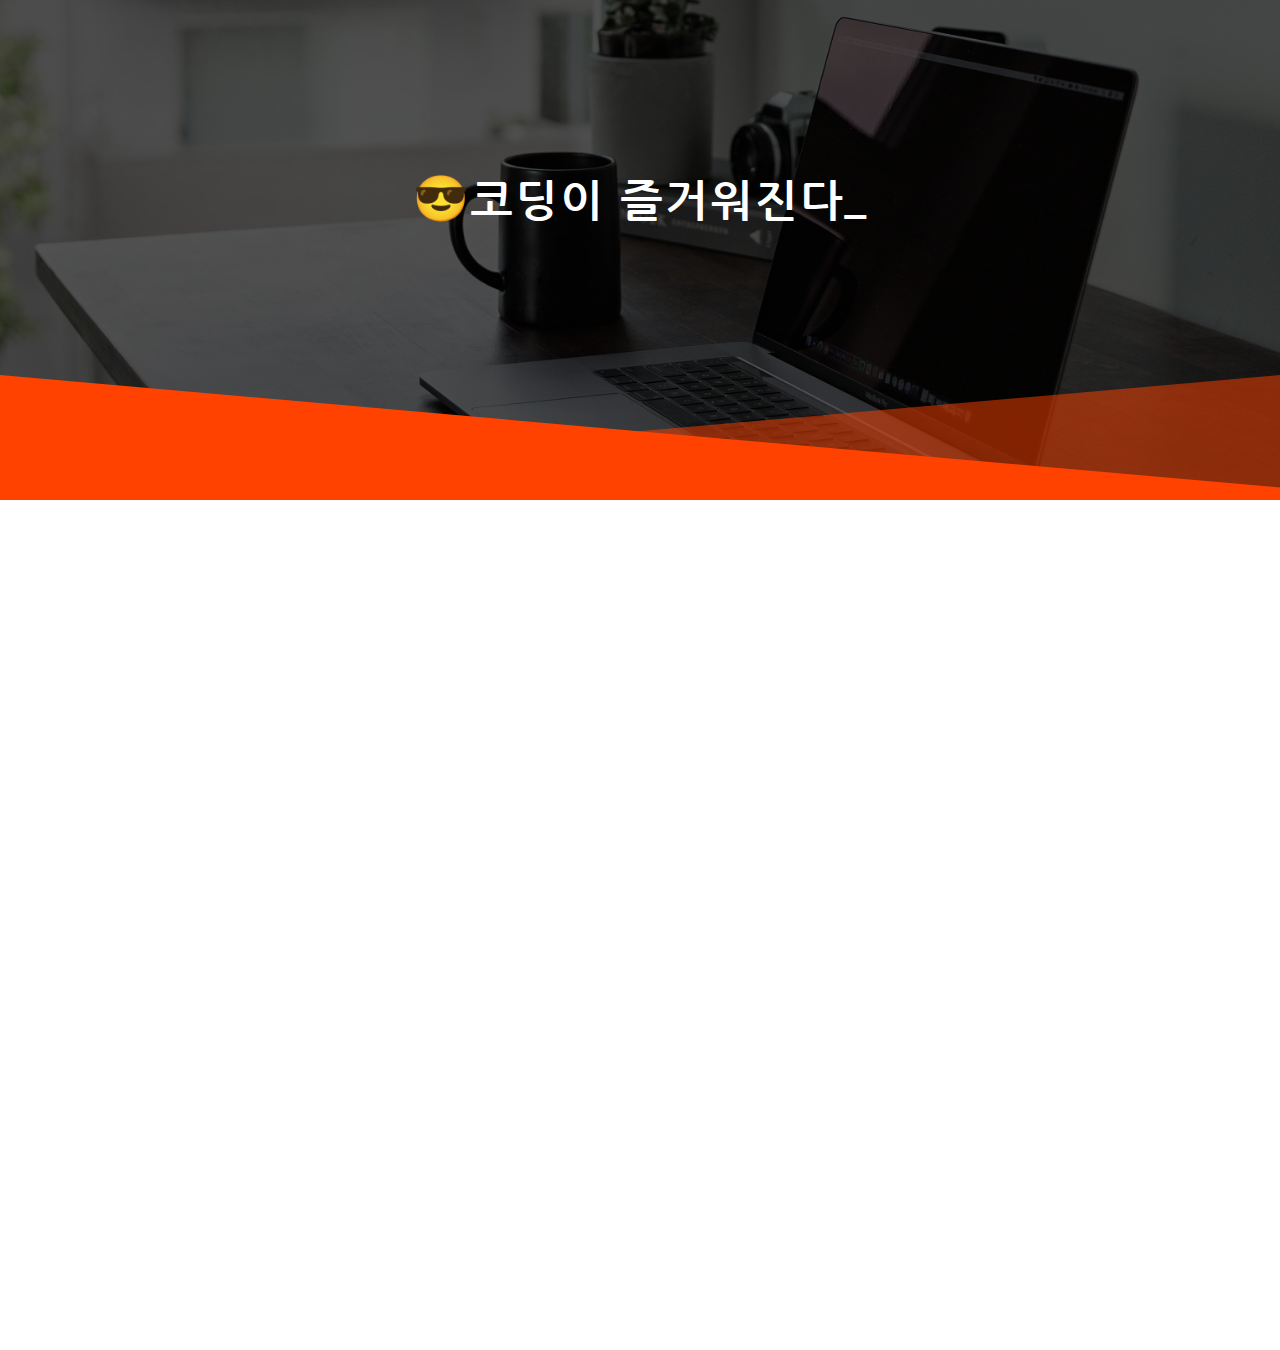
==== Project/index.html @ 18bbd6f3 "Only HTML/CSS WepSite 01inro" ====
<!DOCTYPE html>
<html lang="ko">
<head>
  <meta charset="UTF-8">
  <meta http-equiv="X-UA-Compatible" content="IE=edge">
  <meta name="viewport" content="width=device-width, initial-scale=1.0">
  <title>yalco</title>
  <link rel="shortcut icon" href="./images/favicon.png" type="image/x-icon">

  <link rel="stylesheet" href="./style.css">

</head>
<body>
  <section class="intro">
    <div class="intro__dark">
      <div class="intro__type">
        <div><span aria-hidden="true">😎</span>코딩이</div>
        <div>즐거워진다<span class="underscore">_</span></div>
      </div>
    </div>
    <div class="intro__tilt"></div>
    <div class="intro__tilt--flip"></div>
  </section>

</body>
</html>
---- Project/style.css ----
@import url('./styles/1-intro.css');
@import url('./styles/2-header.css');
@import url('./styles/3-main.css');
@import url('./styles/4-about.css');
@import url('./styles/5-html-css.css');
@import url('./styles/6-curriculum.css');
@import url('./styles/7-contact.css');
@import url('./styles/8-footer.css');

@import url('https://fonts.googleapis.com/css2?family=Noto+Sans+KR:wght@100;300;400;500;700;900&display=swap');
@import url('https://fonts.googleapis.com/css2?family=Nanum+Gothic+Coding:wght@400;700&display=swap');

/* ===== 변수 구간 ===== */
:root {
  --color-main: #FF4200;
  --color-sub: #00A200;
  --color-dark: #2F4858;
  --color-emph: #F10F5F;
  --color-text: #281812;
  --color-lighter: #DC9C86;
  --color-light-bd: #FFE6D6;
  --color-light-bg: #FFF5ED;

  --font-code: 'Nanum Gothic Coding', monospace;
  ;

  --font-size-title: 44px;
  --font-size-subtitle: 32px;
  --font-size-tag: 26px;
  --font-size-larger: 20px;
  --font-size-text: 18px;

  --height-toolbar: 72px;
}

/* ===== 리셋 구간 ===== */

body {
  margin: 0;
  font-family: 'Noto Sans KR', sans-serif;

  /* 개발용 설정 */
  min-height: 150vh;
}

h1,
h2,
h3,
h4,
h5,
h6 {
  font-size: inherit;
  font-weight: normal;
  margin: 0;
}

p {
  margin: 0;
}

strong,
em {
  font-weight: inherit;
  font-style: normal;
}

ul,
ol {
  margin: 0;
  padding: 0;
  list-style-type: none;
}

dl {
  margin: 0;
}

dd {
  margin: 0;
  display: inline;
}

figure {
  margin: 0;
}

a {
  text-decoration: none;
  color: inherit;
}

th {
  font-weight: normal;
}

address {
  font-style: inherit;
}

/* 웹 접근성 향상 */
.sr-only {
  position: absolute;
  width: 1px;
  height: 1px;
  padding: 0;
  margin: -1px;
  overflow: hidden;
  clip: rect(0, 0, 0, 0);
  white-space: nowrap;
  border-width: 0;
}
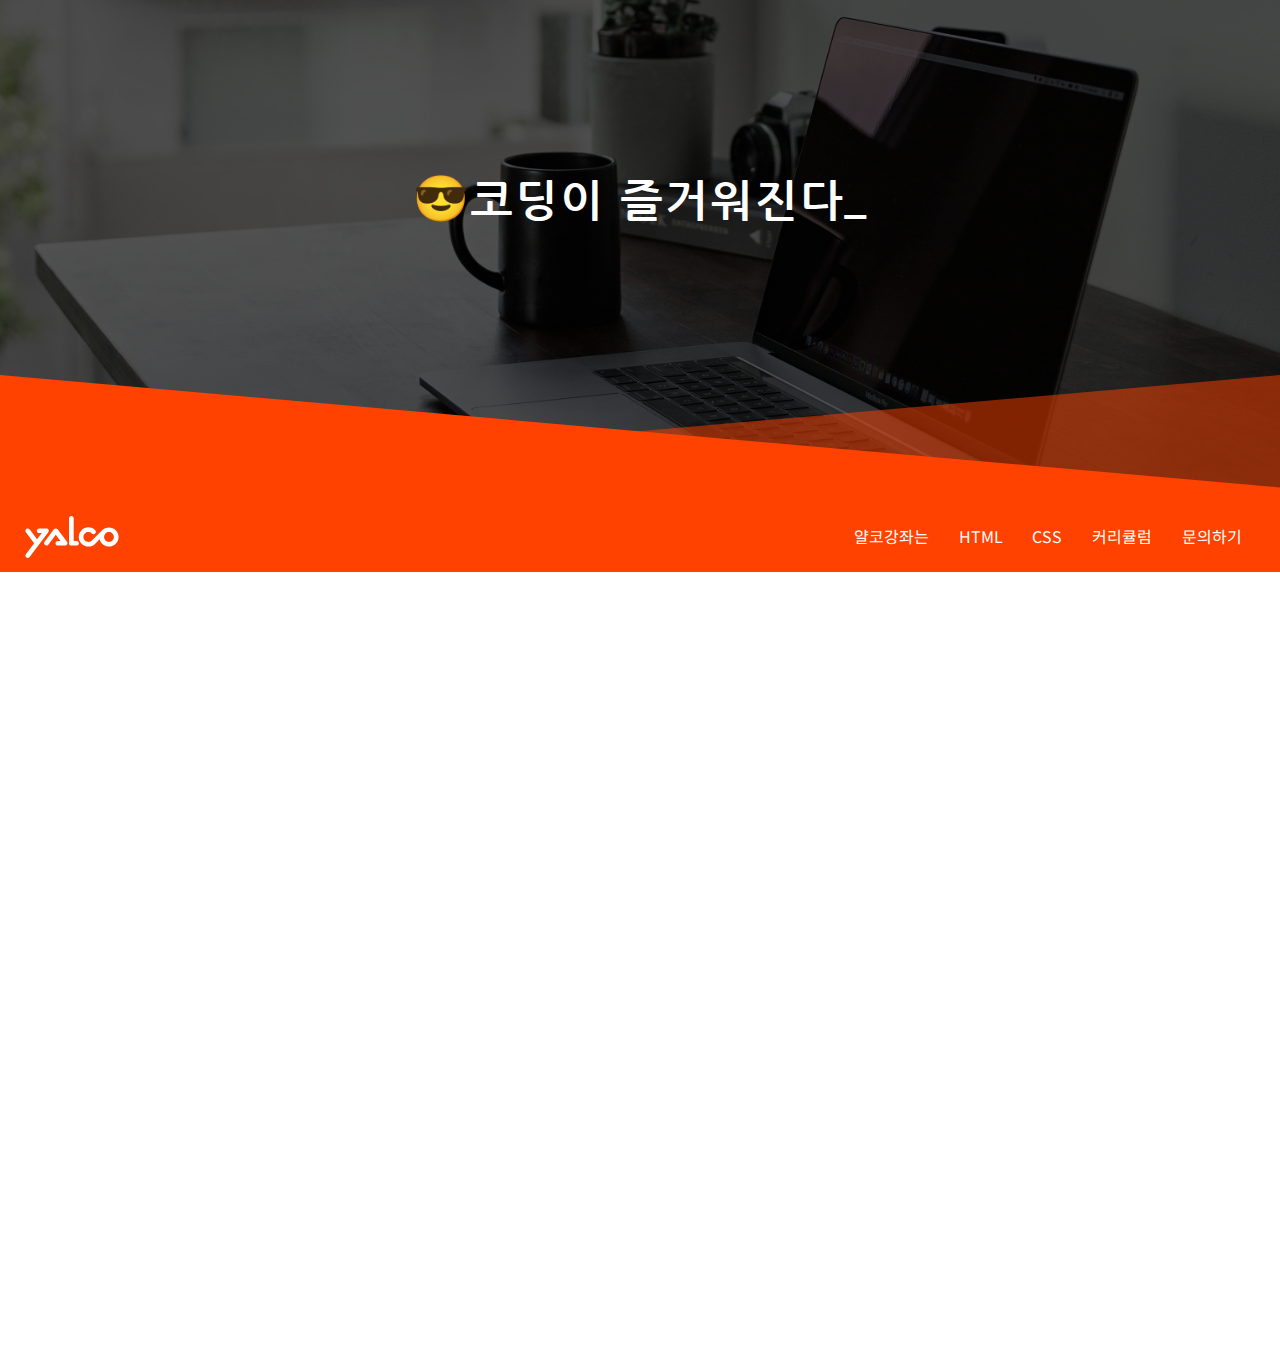
==== commit 408fc6e6: "02Header and Menu" ====
--- a/Project/index.html
+++ b/Project/index.html
@@ -22,5 +22,33 @@
     <div class="intro__tilt--flip"></div>
   </section>
 
+  <header class="header">
+    <h1>
+      <a class="header__homelink" href="#">
+        <img class="header__logo" src="./images/logo.svg" alt="홈으로">
+      </a>
+    </h1>
+    <input class="header__menu-btn" type="checkbox">
+    <nav class="header__nav">
+      <ul>
+        <li class="header__nav-item">
+          <a href="#about">얄코강좌는</a>
+        </li>
+        <li class="header__nav-item">
+          <a href="#html">HTML</a>
+        </li>
+        <li class="header__nav-item">
+          <a href="#css">CSS</a>
+        </li>
+        <li class="header__nav-item">
+          <a href="#curriculum">커리큘럼</a>
+        </li>
+        <li class="header__nav-item">
+          <a href="#contact">문의하기</a>
+        </li>
+      </ul>
+    </nav>
+  </header>
+
 </body>
 </html>--- a/Project/style.css
+++ b/Project/style.css
@@ -96,8 +96,7 @@
 address {
   font-style: inherit;
 }
-
-/* 웹 접근성 향상 */
+/* 웹 접근성 */
 .sr-only {
   position: absolute;
   width: 1px;
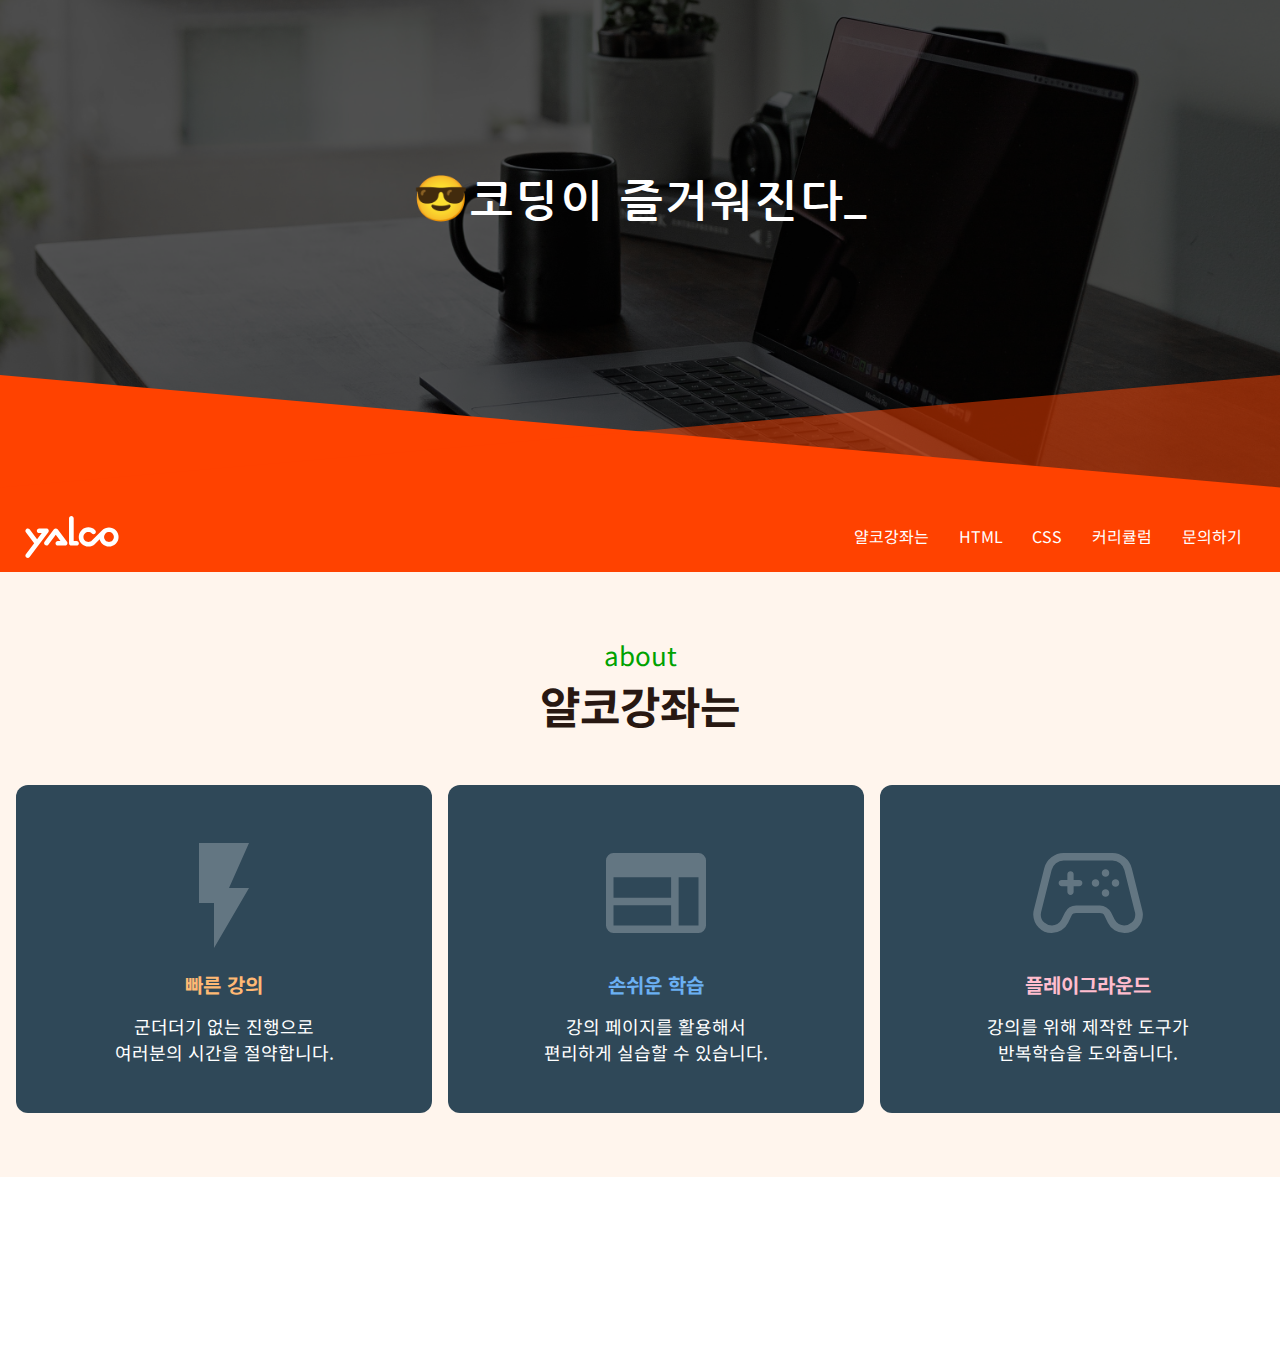
==== commit 8b15554b: "03Main-about" ====
--- a/Project/index.html
+++ b/Project/index.html
@@ -50,5 +50,54 @@
     </nav>
   </header>
 
+    <main>
+    
+      <section id="about" class="section">
+        <header class="section__header">
+          <strong class="section__tag">
+            about
+          </strong>
+          <h1 class="section__title">
+            얄코강좌는
+          </h1>
+        </header>
+    
+        <div class="about">
+          <div class="about__card">
+            <img class="about__icon" src="./images/about_1.svg" alt="">
+            <h2 class="about__title _1">
+              빠른 강의
+            </h2>
+            <p class="about__text">
+              군더더기 없는 진행으로 <br>
+              여러분의 시간을 절약합니다.
+            </p>
+          </div>
+          <div class="about__card">
+            <img class="about__icon" src="./images/about_2.svg" alt="">
+            <h2 class="about__title _2">
+              손쉬운 학습
+            </h2>
+            <p class="about__text">
+              강의 페이지를 활용해서 <br>
+              편리하게 실습할 수 있습니다.
+            </p>
+          </div>
+          <div class="about__card">
+            <img class="about__icon" src="./images/about_3.svg" alt="">
+            <h2 class="about__title _3">
+              플레이그라운드
+            </h2>
+            <p class="about__text">
+              강의를 위해 제작한 도구가 <br>
+              반복학습을 도와줍니다.
+            </p>
+          </div>
+        </div>
+    
+      </section>
+    
+    </main>
+
 </body>
 </html>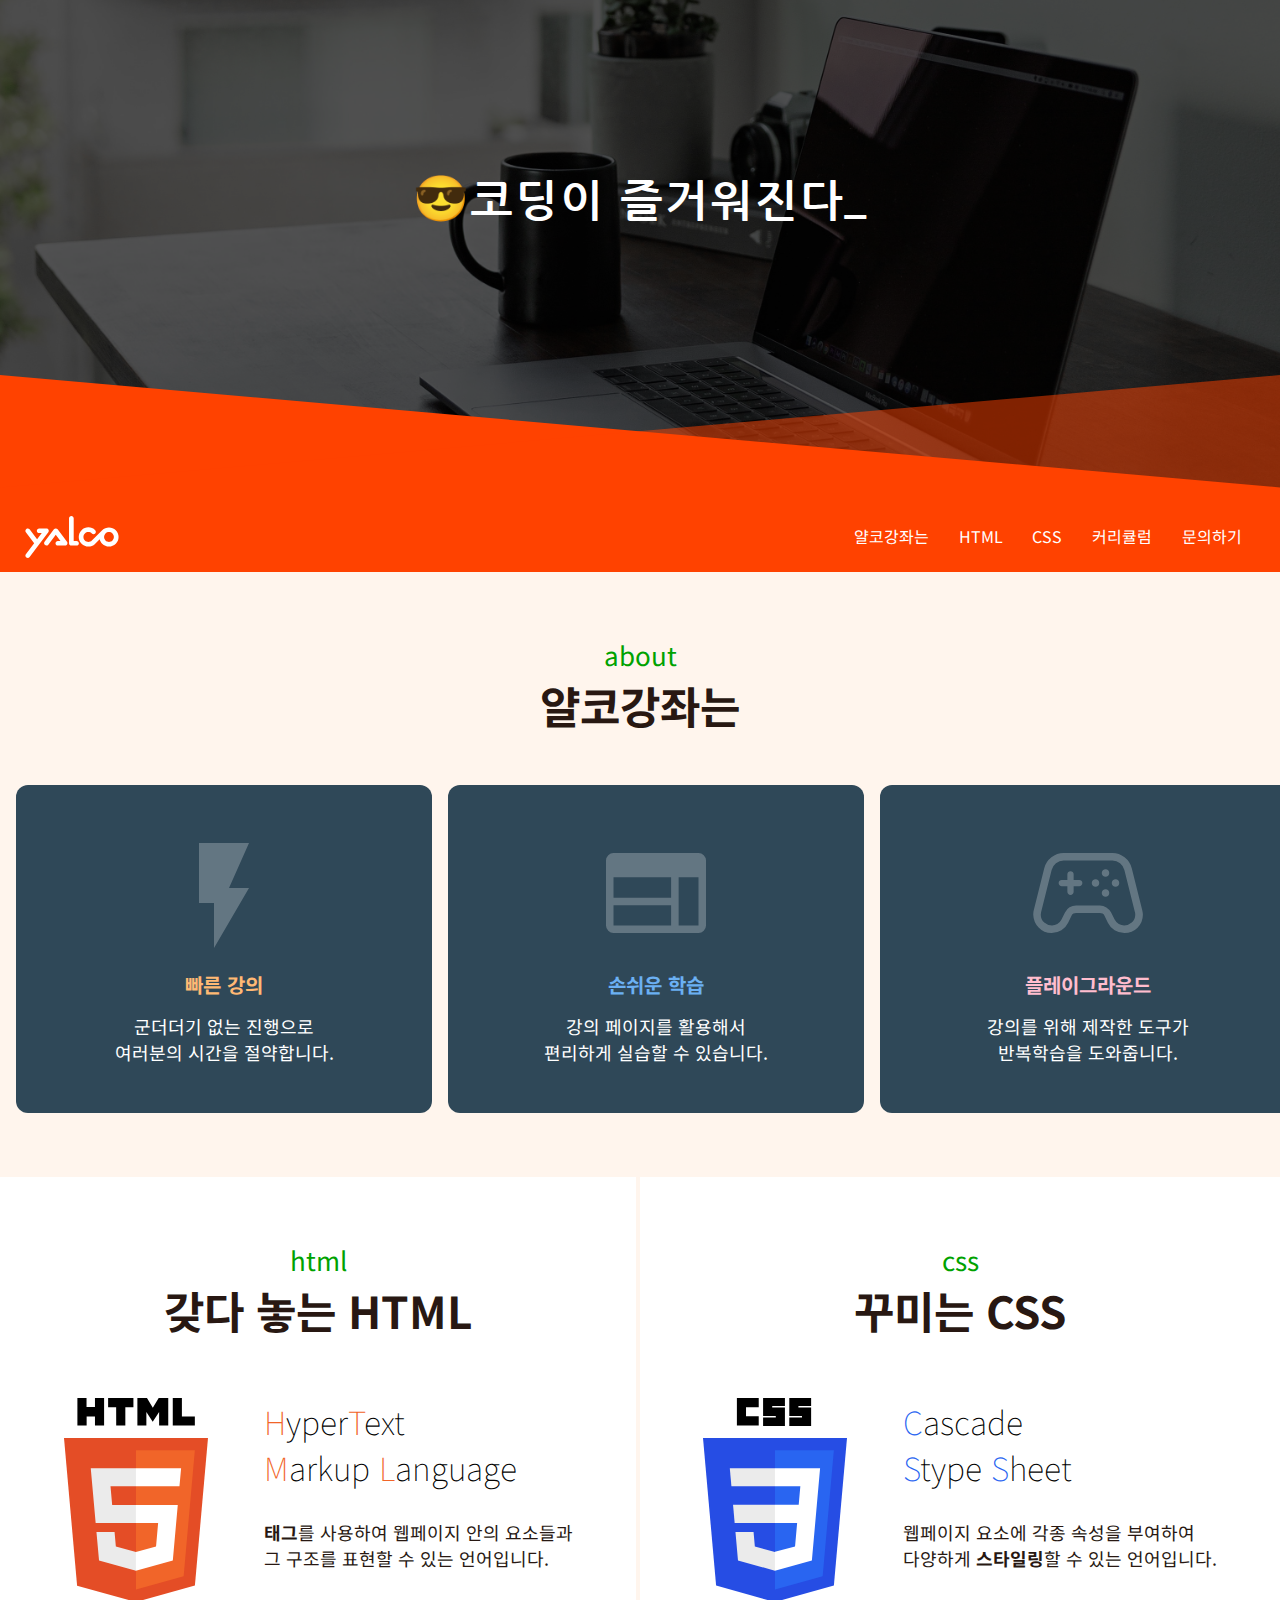
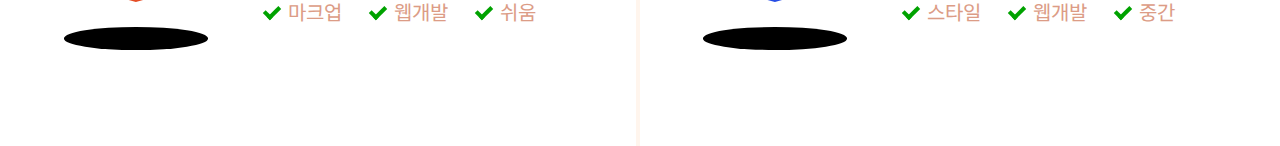
==== commit 18912b23: "04HTML/CSS - Section" ====
--- a/Project/index.html
+++ b/Project/index.html
@@ -96,7 +96,78 @@
         </div>
     
       </section>
-    
+
+      <section id="html" class="section">
+        <header class="section__header">
+          <strong class="section__tag">
+            html
+          </strong>
+          <h1 class="section__title">
+            갖다 놓는 HTML
+          </h1>
+        </header>
+        <article class="html-css _html">
+          <figure class="html-css__thumb">
+            <img class="html-css__logo" src="./images/logo-html.svg" alt="HTML 로고">
+          </figure>
+          <div class="html-css__content">
+            <h2 class="html-css__title">
+              <div>
+                <em>H</em>yper<em>T</em>ext <br>
+                <em>M</em>arkup <em>L</em>anguage
+              </div>
+            </h2>
+            <p class="html-css__desc">
+              <strong>태그</strong>를 사용하여 웹페이지 안의 요소들과 <br>
+              그 구조를 표현할 수 있는 언어입니다.
+            </p>
+            <dl class="html-css__spec">
+              <dt class="sr-only">종류</dt>
+              <dd>마크업</dd>
+              <dt class="sr-only">용도</dt>
+              <dd>웹개발</dd>
+              <dt class="sr-only">난이도</dt>
+              <dd>쉬움</dd>
+            </dl>
+          </div>
+        </article>
+      </section>
+      
+      <section id="css" class="section">
+        <header class="section__header">
+          <strong class="section__tag">
+            css
+          </strong>
+          <h1 class="section__title">
+            꾸미는 CSS
+          </h1>
+        </header>
+        <article class="html-css _css">
+          <figure class="html-css__thumb">
+            <img class="html-css__logo" src="./images/logo-css.svg" alt="CSS 로고">
+          </figure>
+          <div class="html-css__content">
+            <h2 class="html-css__title">
+              <div>
+                <em>C</em>ascade <br>
+                <em>S</em>type <em>S</em>heet
+              </div>
+            </h2>
+            <p class="html-css__desc">
+              웹페이지 요소에 각종 속성을 부여하여 <br>
+              다양하게 <strong>스타일링</strong>할 수 있는 언어입니다.
+            </p>
+            <dl class="html-css__spec">
+              <dt class="sr-only">종류</dt>
+              <dd>스타일</dd>
+              <dt class="sr-only">용도</dt>
+              <dd>웹개발</dd>
+              <dt class="sr-only">난이도</dt>
+              <dd>중간</dd>
+            </dl>
+          </div>
+        </article>
+      </section>
     </main>
 
 </body>
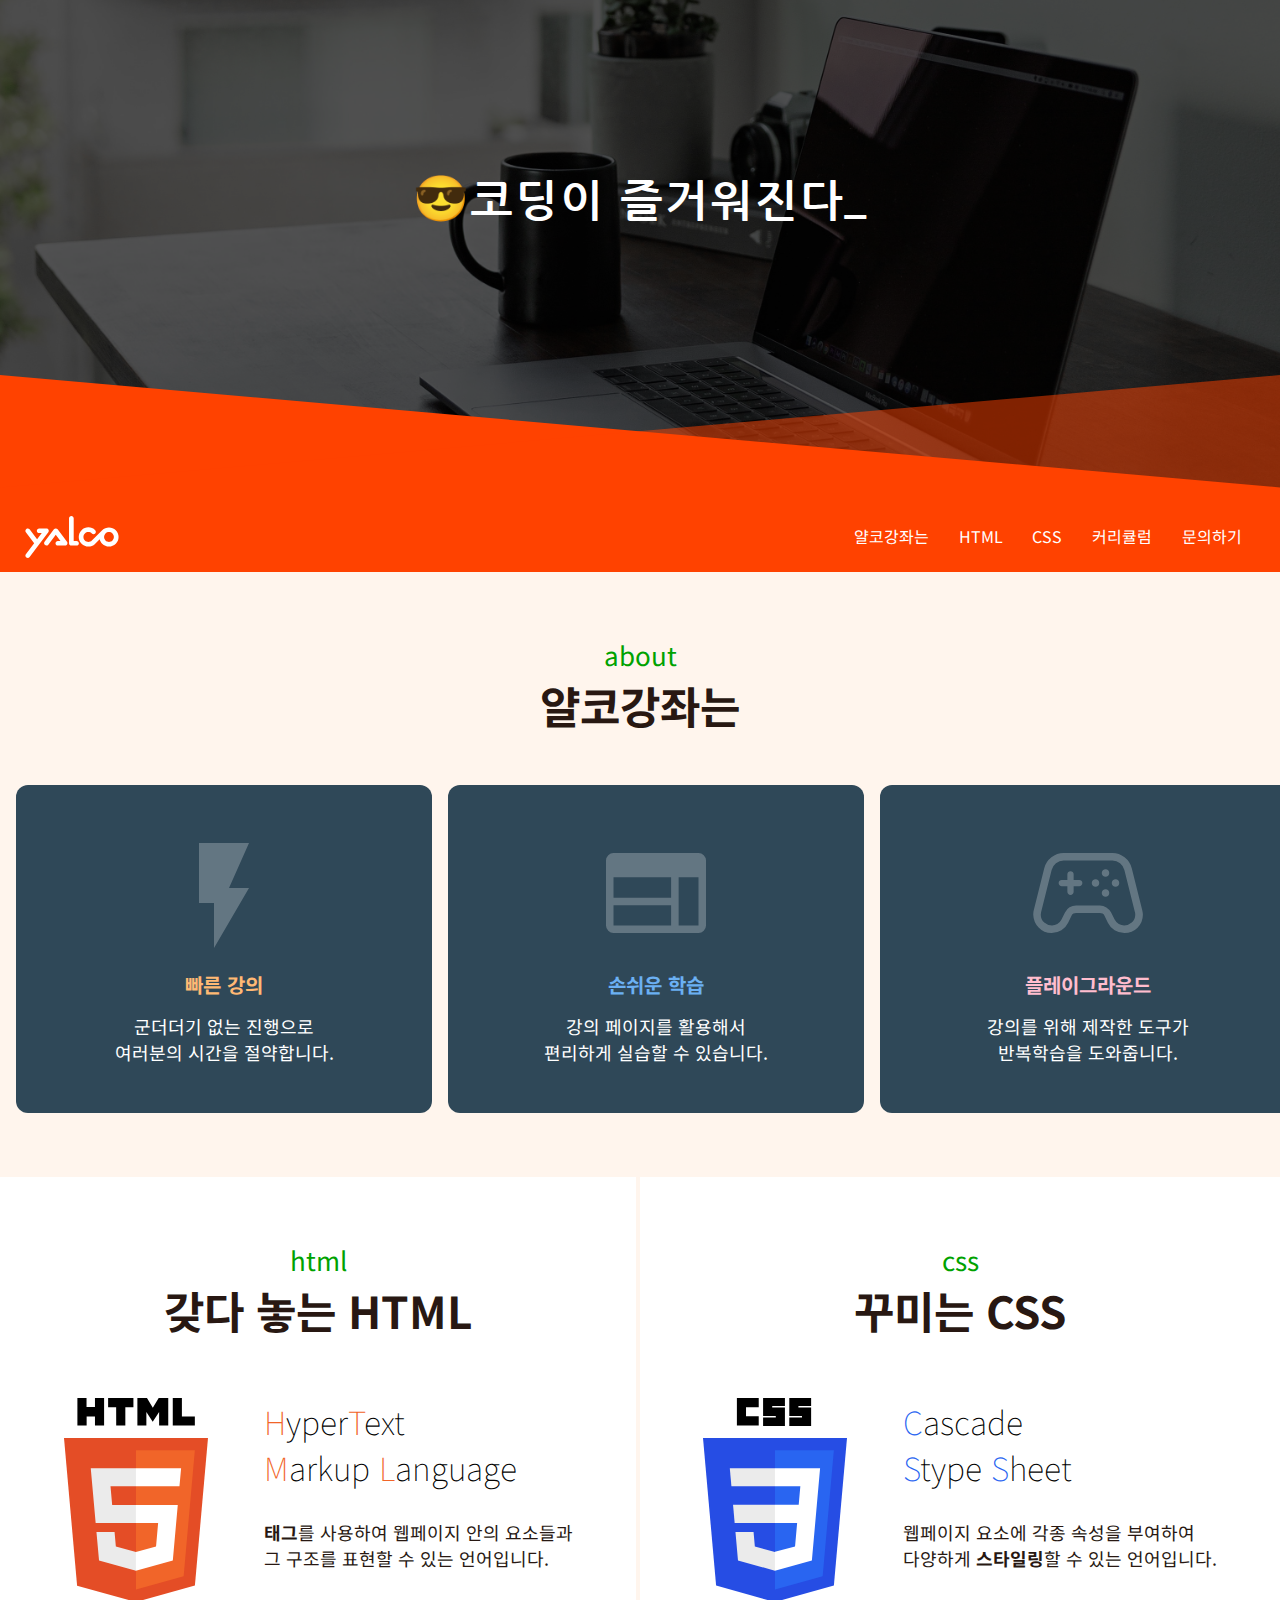
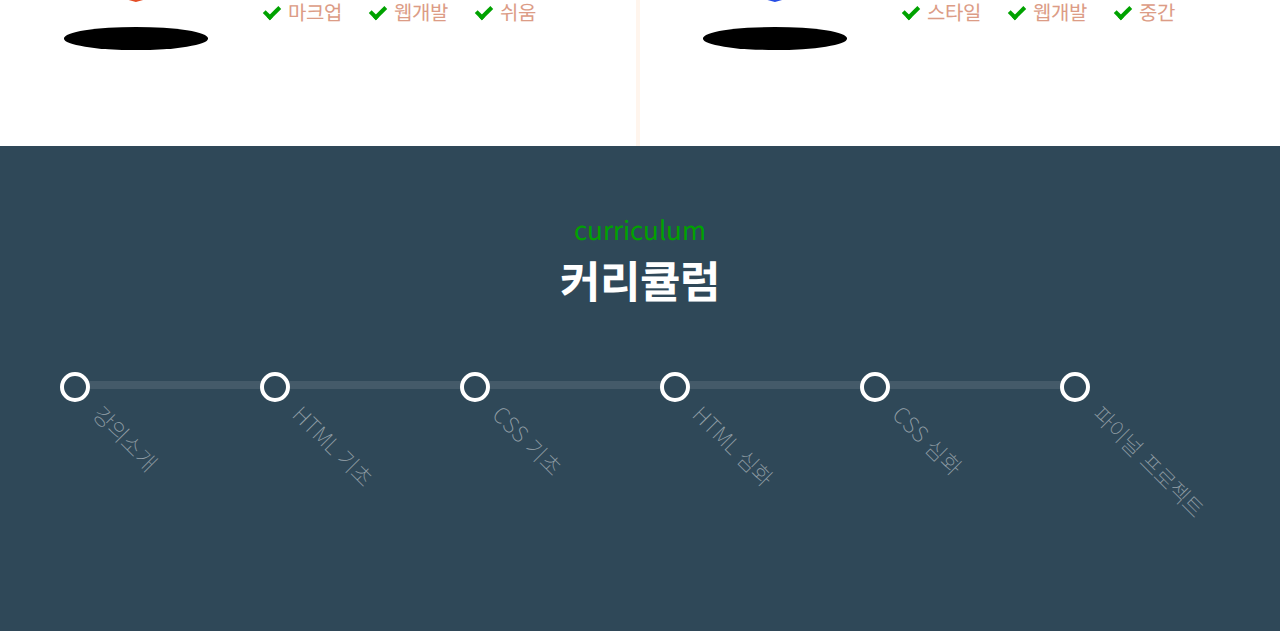
==== commit e6e6aeb9: "Spare 03 and Add 06Curriculum" ====
--- a/Project/index.html
+++ b/Project/index.html
@@ -168,6 +168,28 @@
           </div>
         </article>
       </section>
+
+      <section id="curriculum" class="section">
+        <header class="section__header">
+          <strong class="section__tag">
+            curriculum
+          </strong>
+          <h1 class="section__title">
+            커리큘럼
+          </h1>
+        </header>
+        <div class="curriculum">
+          <ol class="curriculum__list">
+            <li><span>강의소개</span></li>
+            <li><span>HTML 기초</span></li>
+            <li><span>CSS 기초</span></li>
+            <li><span>HTML 심화</span></li>
+            <li><span>CSS 심화</span></li>
+            <li><span>파이널 프로젝트</span></li>
+            <div class="curriculum__progress"></div>
+          </ol>
+        </div>
+      </section>
     </main>
 
 </body>
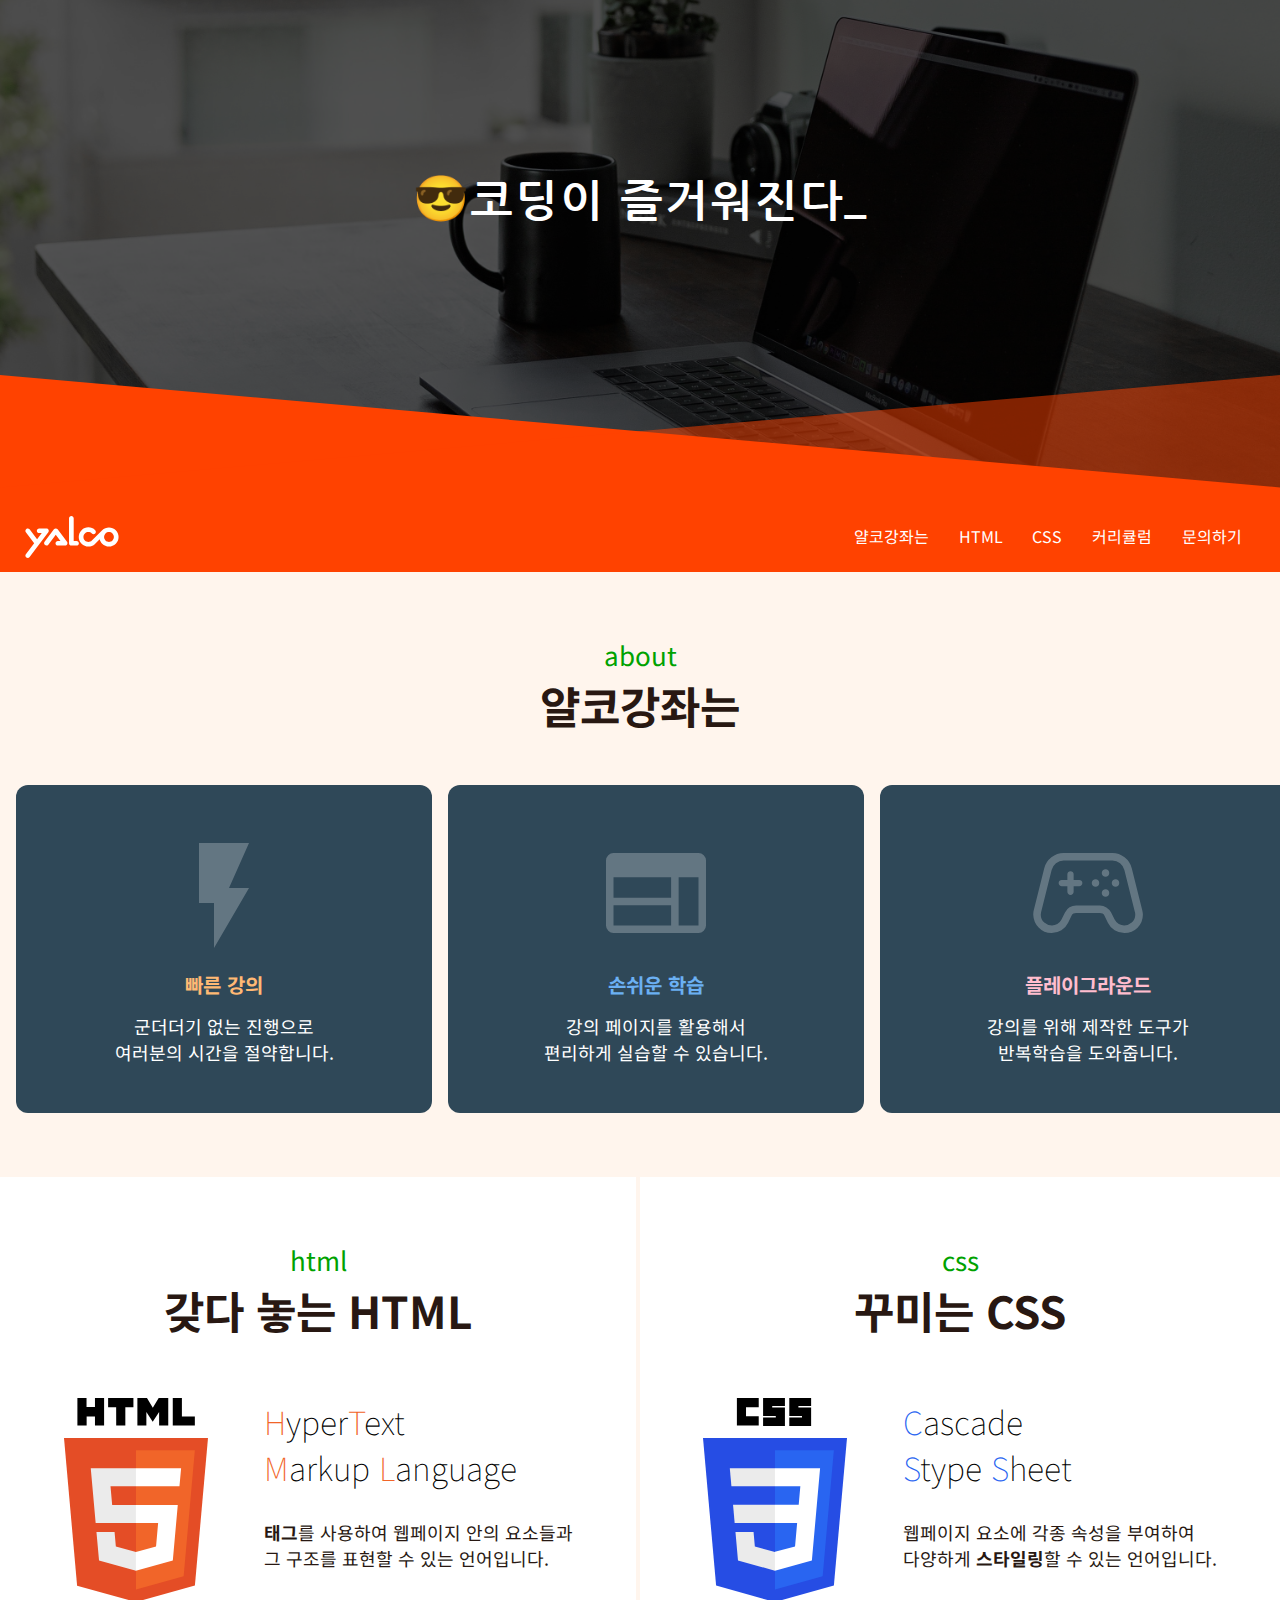
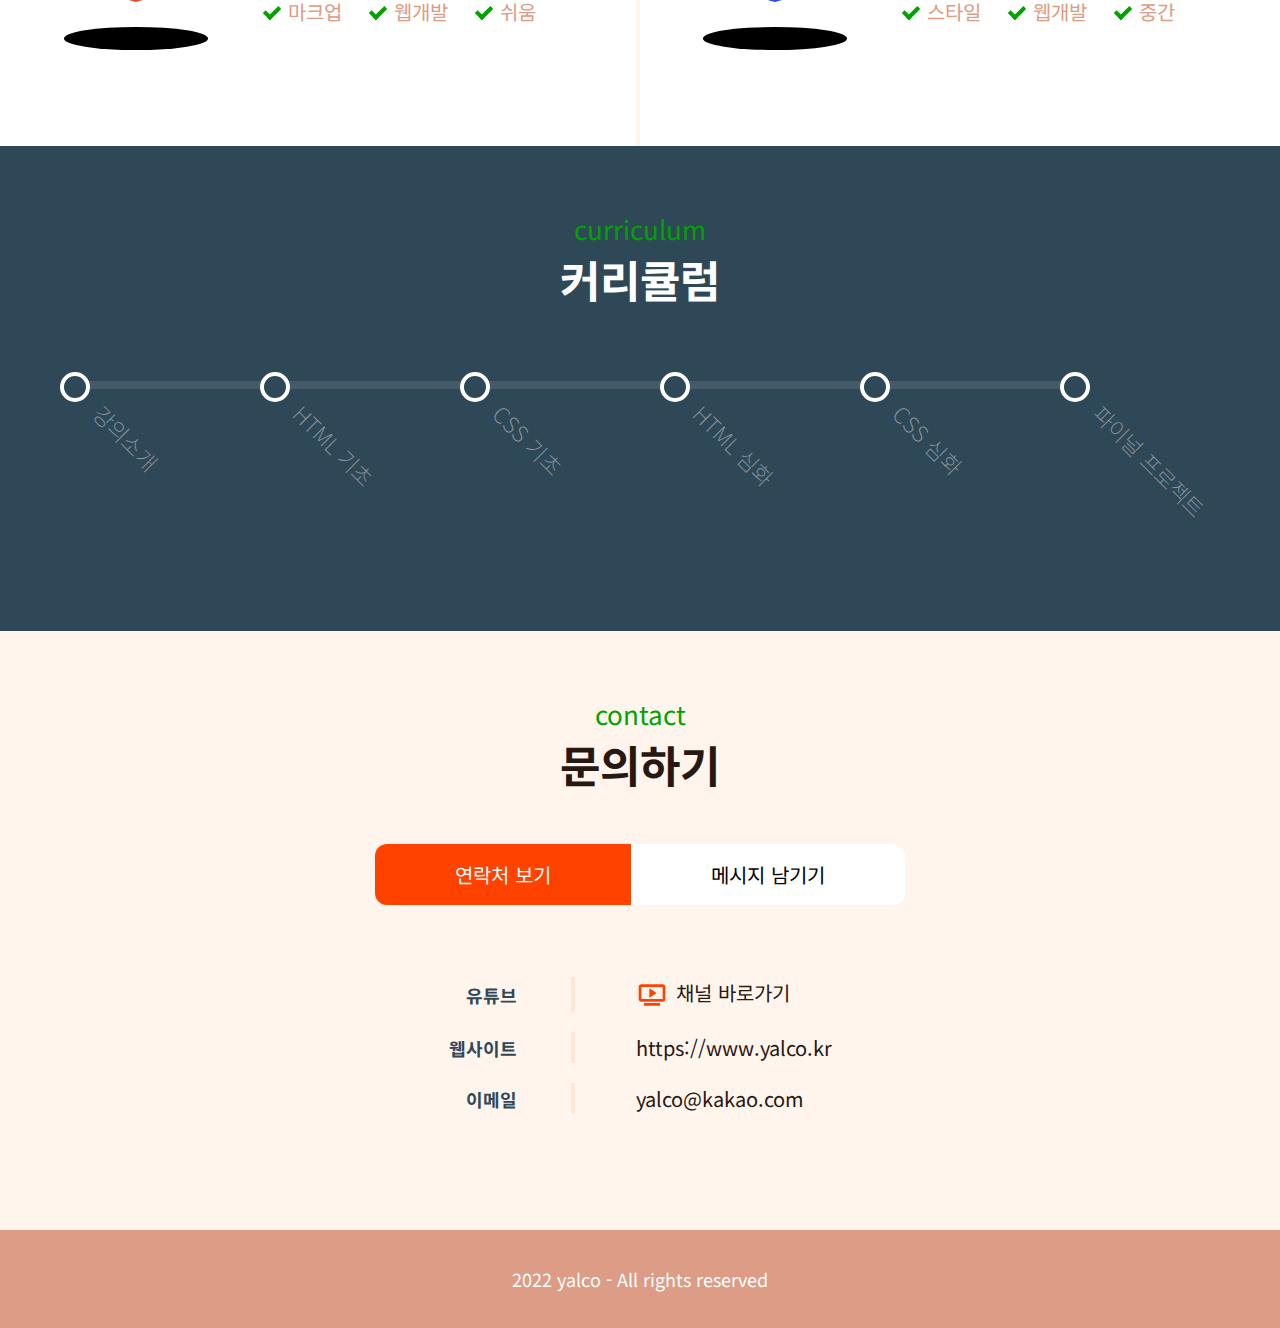
==== commit 7cd06bd3: "07Contact and Footer" ====
--- a/Project/index.html
+++ b/Project/index.html
@@ -190,7 +190,80 @@
           </ol>
         </div>
       </section>
+
+    <section id="contact" class="section">
+      <header class="section__header">
+        <strong class="section__tag">
+          contact
+        </strong>
+        <h1 class="section__title">
+          문의하기
+        </h1>
+      </header>
+      <div class="contact">
+        <div class="contact__tab">
+          <input name="contact" type="radio" id="ct_1" checked>
+          <label for="ct_1" class="sr-only">연락처</label>
+          <input name="contact" type="radio" id="ct_2">
+          <label for="ct_2" class="sr-only">메시지</label>
+          <div class="contact__slides">
+            <div class="contact__slide-con">
+              <div class="contact__slide">
+                <address>
+                  <table class="contact__contacts">
+                    <caption class="sr-only">연락처 목록</caption>
+                    <tr>
+                      <th>유튜브</th>
+                      <td>
+                        <a href="https://www.youtube.com/c/얄팍한코딩사전" target="_blank" alt="새 창에서 열기">
+                          <img src="./images/youtube.svg" alt="">
+                          채널 바로가기
+                        </a>
+                      </td>
+                    </tr>
+                    <tr>
+                      <th>웹사이트</th>
+                      <td>
+                        <a href="https://www.yalco.kr" target="_blank" alt="새 창에서 열기">
+                          https://www.yalco.kr
+                        </a>
+                      </td>
+                    </tr>
+                    <tr>
+                      <th>이메일</th>
+                      <td>
+                        <a href="mailto:yalco@kakao.com">
+                          yalco@kakao.com
+                        </a>
+                      </td>
+                    </tr>
+                  </table>
+                </address>
+              </div>
+              <div class="contact__slide">
+                <form action="#" method="get">
+                  <div class="contact__leave">
+                    <textarea name="message" placeholder="메시지를 입력하세요." required></textarea>
+                    <div>
+                      <input name="email" type="email" placeholder="메일주소를 입력하세요." required>
+                      <button type="submit">남기기</button>
+                    </div>
+                  </div>
+                </form>
+              </div>
+            </div>
+          </div>
+        </div>
+      </div>
+    </section>
+
     </main>
-
+    <footer>
+      <h1 class="sr-only">Copyright</h1>
+      <p>
+        2022 yalco - All rights reserved
+      </p>
+    </footer>
+    
 </body>
 </html>--- a/Project/style.css
+++ b/Project/style.css
@@ -40,7 +40,7 @@
   font-family: 'Noto Sans KR', sans-serif;
 
   /* 개발용 설정 */
-  min-height: 150vh;
+  /* min-height: 150vh; */
 }
 
 h1,
